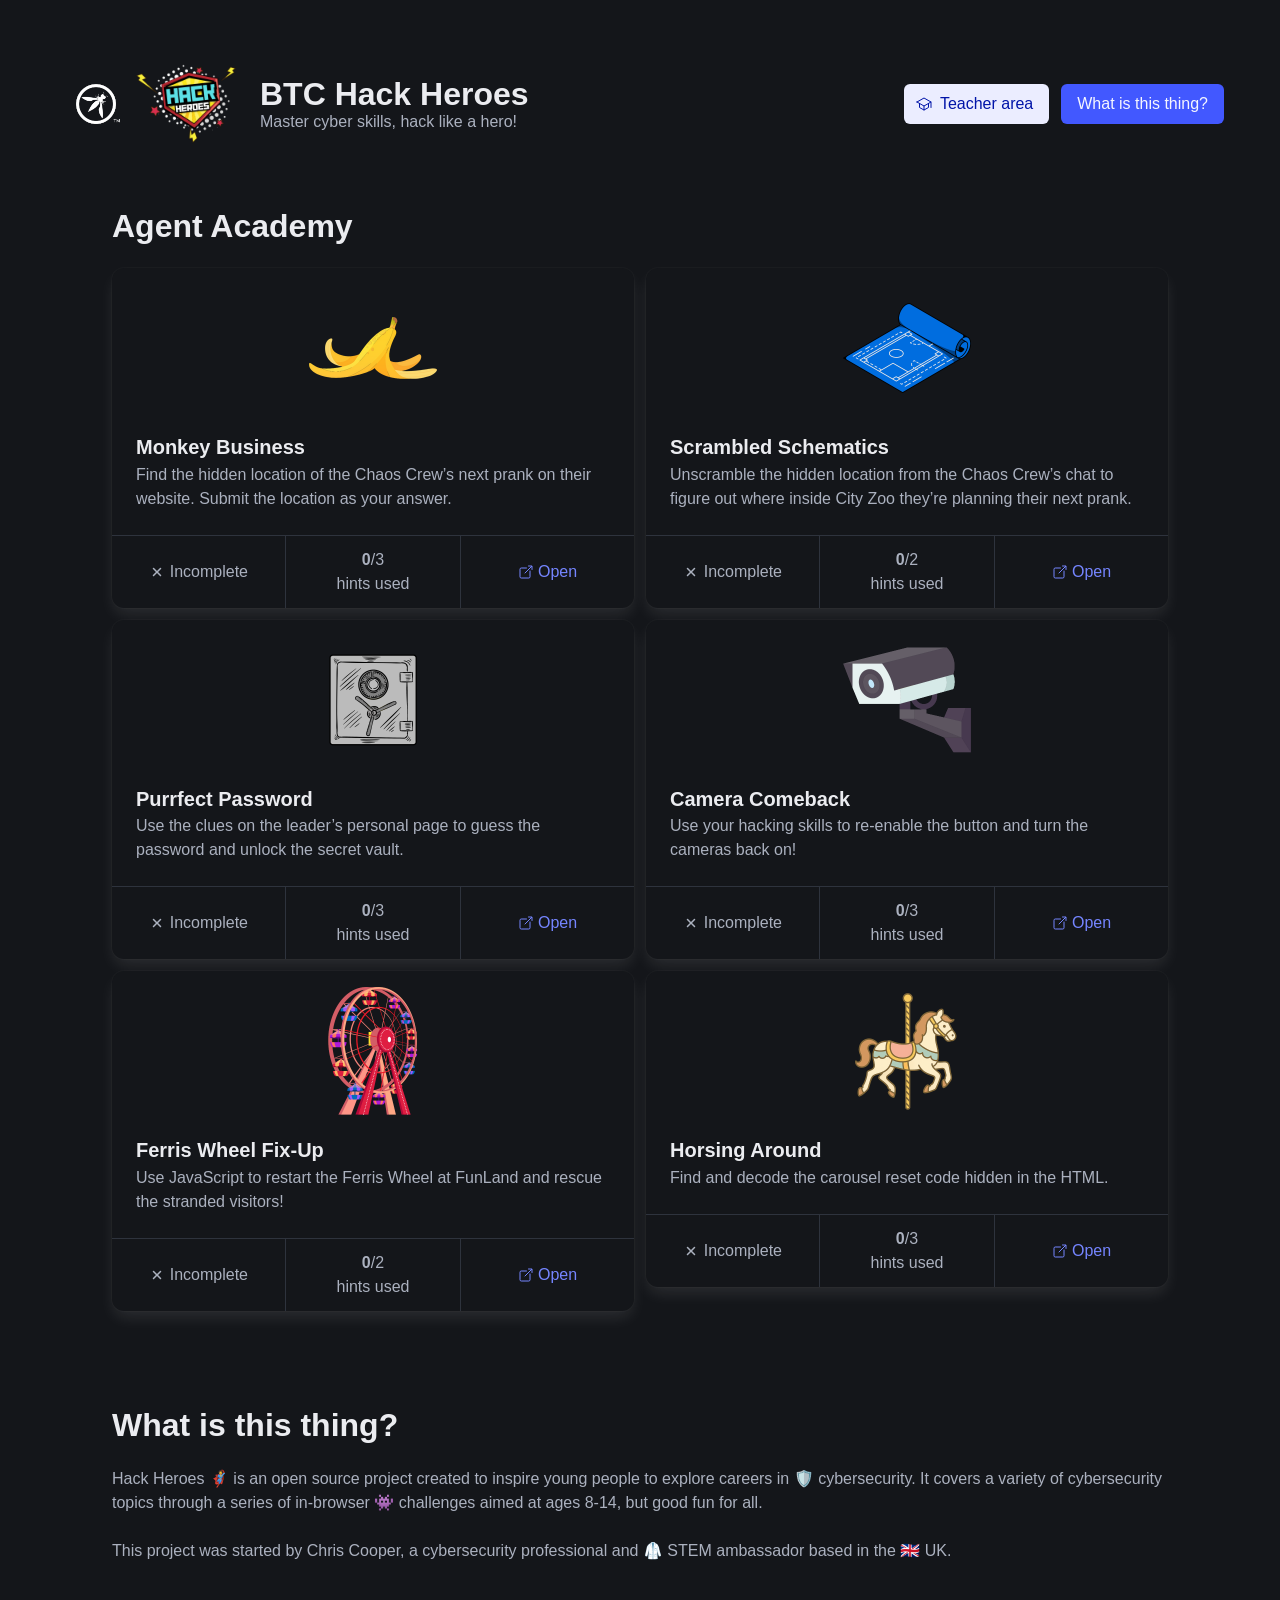
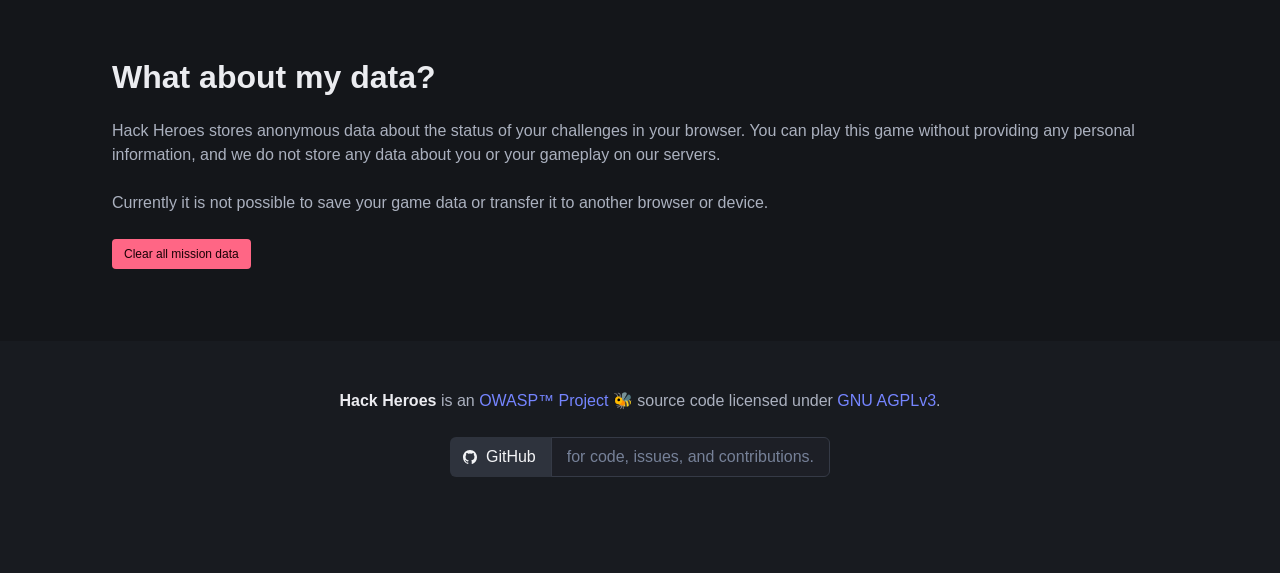
==== index.html @ cf43a04c "Add classroom layer + fully self-hosted Docker stack Adds a teacher/student classroom layer on top o" ====
<!--
  Project: Hack Heroes
  File: index.html
  Description: Project homepage and challenge list
  Author: Chris Cooper
  License: GNU AGPLv3
  -----------------------------------------------------------
  This file is part of the Hack Heroes project, an 
  open-source educational initiative to teach cybersecurity 
  to young learners.
-->
<html data-theme="dark">
<head>
    <meta charset="utf-8">
    <meta name="viewport" content="width=device-width, initial-scale=1">
    <title>Hack Heroes</title>

    <!-- Alpine cloak - hides elements until Alpine has loaded -->
    <style>[x-cloak] { display: none !important; }</style>

    <!-- Stylesheets - Bulma + customisations -->
    <link rel="stylesheet" href="assets/vendor/css/bulma.min.css">
    <link rel="stylesheet" href="assets/css/main.css">

    <!-- Alpine.js -->
    <script defer src="assets/vendor/js/alpine.min.js"></script>
</head>
<!--
  Body
  ====
  
  Properties (x-data)
  ------------------------------

  challenges (Object)
  - Description: To contain a list of all challenges and their properties.

  stageMap (Onject)
  - Description: Object mapping stage IDs to names for display

  x-init
  ------
  Loads a list of challenges, and then gets details for each one.
-->
<body
  x-data="{
    challenges:{},
    classSession:null,
    stageMap:{
      'academy':'Agent Academy'
    }
  }"
  x-init="
    // Detect an active class session (set when a student joins via join.html)
    classSession = (window.ClassroomSync) ? ClassroomSync.getSession() : null;
    // Gets a list of all challenges and stages
    challengesObj = await xaLoadJSON('config/challenges.json');
    // In class mode, narrow the list to the challenges assigned to this class.
    var challengeIds = challengesObj.challenges;
    if (classSession) {
      try {
        var assignedIds = await ClassroomSync.getAssignments(classSession.classId);
        if (assignedIds && assignedIds.length) {
          challengeIds = challengeIds.filter(id => assignedIds.includes(id));
        }
      } catch (e) { console.warn('Could not load assignments:', e); }
    }
    // Creates a key for each stage so we can sort challenges by stage
    for (var stage of challengesObj.stages) {
      challenges[stage] = [];
      console.log(challenges);
    }
    // Loop through each challenge ID
    for (var challengeId of challengeIds) {
      // Get challenge data from JSON 
      challengeData = await xaLoadJSON('challenges/'+challengeId+'/'+challengeId+'.json');
      // Prepare to get data from localStorage
      challengeStore = new StorageHandler(challengeId);
      // Get state info for the current challenge
      answer = challengeStore.getAnswer();
      hintsRead = challengeStore.getHintsRead();
      // Add state info to challenge object
      challengeData.numHintsRead = hintsRead.length; // Number of hints read
      challengeData.numHints = Object.keys(challengeData.hints).length; // Total hints available
      // Check if the answer is correct
      xaCompareAnswer(challengeData,answer).then((result) => {
        // Add answer status to challenge object
        challengeData.answerState = result ? 'Complete' : 'Incomplete';
        // Add challenge data to the overall collection 
        challenges[challengeData.stage].push(challengeData);
      });
    }">   

    <section class="hero">
      <div class="hero-body pb-0">
        <nav class="level is-flex is-align-items-center py-4 px-2">
          <div class="is-flex is-align-items-center" style="gap:0rem">
            <img src="assets/images/owasp.png"  class="logo">
            <img src="assets/images/hackheroes.png" class="logo">
          </div>

          <div class="ml-3">
            <h1 class="title is-3 mb-0">BTC Hack Heroes</h1>
            <p class="subtitle is-6 mb-0">Master cyber skills, hack like a hero!</p>
          </div>

          <div class="ml-auto buttons">
            <a class="button is-link is-light" href="teacher.html">
              <span class="icon"><ion-icon name="school-outline"></ion-icon></span>
              <span>Teacher area</span>
            </a>
            <a class="button is-link" href="#what">What is this thing?</a>
          </div>
        </nav>
      </div>
    </section>
    
    <section class="section pt-3 pb-0" x-show="classSession" x-cloak>
      <div class="notification is-info has-text-centered">
        🎒 Playing as <strong x-text="classSession?.nickname"></strong>
        in <strong x-text="classSession?.className"></strong>.
        &nbsp;<a class="is-underlined" @click.prevent="ClassroomSync.clearSession(); location.reload();">Leave class</a>
      </div>
    </section>

    <div class="container">
        <template x-for="stage,key in challenges">
        
        <section class="section">
        <h1 class="title" x-text="stageMap[key]"></h1>
        <div class="grid is-col-min-15">
          <template x-for="challenge in stage">
            <div class="cell">
              <div class="card">
                <div class="card-image pt-4 pl-4 pr-4">
                  <figure class="image is-128x128 mx-auto">
                    <img
                      :src="'challenges/'+challenge.id+'/icon.png'"
                    />
                  </figure>
                </div>
                <div class="card-content">
                  <div class="content mb-0">
                    <h5 x-text="challenge.name" class="title is-5 mb-1"></h5>
                  </div>
                  <div class="content mt-0 two-line-truncate" x-text="challenge.objective">
                  </div>
                </div>
                <footer class="card-footer">
                  <div class="card-footer-item" :class="challenge.answerState==='Complete' ? 'has-text-success' : ''">
                    <ion-icon name="close" x-show="challenge.answerState==='Incomplete'"></ion-icon> 
                    <ion-icon name="checkmark" x-show="challenge.answerState==='Complete'"></ion-icon> 
                    &nbsp;<span x-text="challenge.answerState"></span>
                  </div>
                  <div class="card-footer-item"><div class="block has-text-centered"><b x-text="challenge.numHintsRead">0</b>/<span x-text="challenge.numHints"></span><br>hints used</div></div>
                  <a :href="'challenge.html?id='+challenge.id" class="card-footer-item"><ion-icon name="open-outline"></ion-icon> &nbsp;Open</a>
                </footer>
              </div>
            </div>
          </template>
        </div>
      </section>

      </template>
      <section class="section" id="what"> 
        <h1 class="title">What is this thing?</h1>
        <p class="block">Hack Heroes 🦸 is an open source project created to inspire young people to explore careers in 🛡️ cybersecurity. It covers a variety of cybersecurity topics through a series of in-browser 👾 challenges aimed at ages 8-14, but good fun for all.</p>
        <p class="block">This project was started by Chris Cooper, a cybersecurity professional and 🥼 STEM ambassador based in the 🇬🇧 UK.</p>

      </section>
      <section class="section" x-data="{showDeleteDataPrompt:false}">
        <h1 class="title">What about my data?</h1>
        <p class="block">Hack Heroes stores anonymous data about the status of your challenges in your browser. You can play this game without providing any personal information, and we do not store any data about you or your gameplay on our servers.</p>
        <p class="block">Currently it is not possible to save your game data or transfer it to another browser or device.</p>
        <p class="block">
          <button class="button is-danger is-small" 
            @click="showDeleteDataPrompt=true"
            :class="showDeleteDataPrompt ? 'is-loading' : ''"
            >
            Clear all mission data
          </button>
        </p>
        <div class="message is-danger" x-show="showDeleteDataPrompt">
          <div class="message-body">
            This action will erase all mission progress and hints read on this device / in this browser. The challenges will be reset as if you are a brand new user. Are you sure you want to clear all mission data?
            <div class="buttons has-addons"></div>
              <button class="button is-danger" @click="
                this.store = new StorageHandler();
                // Get initial state
                this.store.clearAllData();
                location.reload();
              ">
                Yes
              </button>
              <button class="button" @click="showDeleteDataPrompt=false">No</button>
            </div>
          </div>
        </div>
      </section>
      
    </div>

    <footer class="footer">
      <div class="content has-text-centered">
        <p>
          <strong>Hack Heroes</strong> is an <a href="https://owasp.org/www-project-hack-heroes/">OWASP™ Project</a> 🐝
          source code licensed under 
          <a href="LICENSE.txt">GNU AGPLv3</a>.
        </p>
      </div>
      <div class="content has-text-centered">
        <div class="buttons has-addons is-centered">
            <a class="button is-dark" href="https://github.com/itscooper/hackheroes">
              <span class="icon is-small">
                <ion-icon name="logo-github"></ion-icon>
              </span>
              <span>GitHub</span>
            </a>
            <button class="button is-static">
              <span>for code, issues, and contributions.</span>
            </button>
        </div>
      </div>
    </footer>

  <script type="module" src="assets/vendor/ionicons/ionicons.esm.js"></script>
  <script nomodule src="assets/vendor/ionicons/ionicons.js"></script>
  <script src="assets/js/core/StorageHandler.js"></script>
  <script src="assets/js/core/functions.js"></script>
  <!-- Classroom layer (optional; inert unless Supabase is configured and a class session is active) -->
  <script src="assets/vendor/js/supabase.min.js"></script>
  <script src="assets/js/core/SupabaseClient.js"></script>
  <script src="assets/js/core/ClassroomSync.js"></script>
</body>
</html>
---- assets/css/main.css ----
/*
  Project: Hack Heroes
  File: main.css
  Description: Style overrides / customisation on top of Bulma
  Author: Chris Cooper
  License: GNU AGPLv3
  -----------------------------------------------------------
  This CSS file is part of the Hack Heroes project. 
*/

:root {
    /* Fixes issue where icons in input boxes show as dark-on-dark */
    --bulma-input-icon-hover-color: #FFF !important;
    --bulma-input-icon-focus-color: #FFF !important;
}

.browser-panel {
    /* The browser panel has a bulma-light theme running inside parent page's dark theme */
    /* These tweaks fix issues where dark theme seems to be inherited */
    background-color: #FFF;
    .panel-heading {
        background-color: rgb(0, 209, 178);
    }
    --bulma-strong-color: rgb(64, 70, 84);
    --bulma-panel-block-color: rgb(64, 70, 84);
}

/* Adjusts gadget panel heading and tab font sizes */
p.panel-heading {
    --bulma-panel-heading-size: 0.9em;
}
p.panel-tabs {
    --bulma-panel-tabs-font-size:0.8em;
}

/* default to white icons */
.control ion-icon {
    color: #FFF;
}

.loader-wrapper {
    /* Style for a loading screen overlay */
    top: 0;
    left: 0;
    height: 100px;
    width: 100%;
    display: flex;
    justify-content: center;
    align-items: center;
    border-radius: 6px;
    z-index: -100;
    overflow: hidden;
    .loader {
      height: 80px;
      width: 80px;
      overflow: hidden;
    }
}

.display-block {
    /* Simple helper class to change display mode to block */
    display: block !important;
}

.no-bottom-margin {
    /* Needs replacing in HTML with Bulma's mb-0 helper class */
    margin-bottom: 0 !important;
}

.gadget-panel-block {
    /* Ensures that the browser and gadgets get a vertical scroll if they overflow */
    overflow-y: auto;
}

.darkScroll {
    /* Customises scroll bar for Bulma dark theme */
    scrollbar-color: rgb(105, 116, 140) #14161a;
}

.two-line-truncate {
    /* Only show two lines of text - used on cards when listing challemges */
    display: -webkit-box;
    -webkit-line-clamp: 2; /* Limits to 2 lines */
    -webkit-box-orient: vertical;
    overflow: hidden;
    text-overflow: ellipsis;
  }

.copyable {
    /* Helper so text in the element is selectable with 1 click */
    user-select: all;
}

.uppercase {
    /* Uppercase helper */
    text-transform: uppercase;
}

.jsConsoleOutput {
    /* Style for the JS console output */
    font-family: monospace;
    overflow-y: auto;
    white-space: pre-wrap;
    overflow-wrap: break-word;
}

.logo{
  height:5rem;      /* identical height, automatic width */
  width:auto;
}

/* Text-based "BTC" badge logo (stands in for an image logo) */
.btc-logo{
  height:5rem;            /* match .logo height */
  width:5rem;
  display:inline-flex;
  align-items:center;
  justify-content:center;
  border-radius:14px;
  background:linear-gradient(135deg, rgb(0, 209, 178) 0%, rgb(0, 150, 199) 100%);
  color:#fff;
  font-weight:800;
  font-size:1.6rem;
  letter-spacing:0.04em;
  font-family:system-ui, -apple-system, "Segoe UI", Roboto, sans-serif;
  box-shadow:0 4px 14px rgba(0, 209, 178, 0.35);
  user-select:none;
}
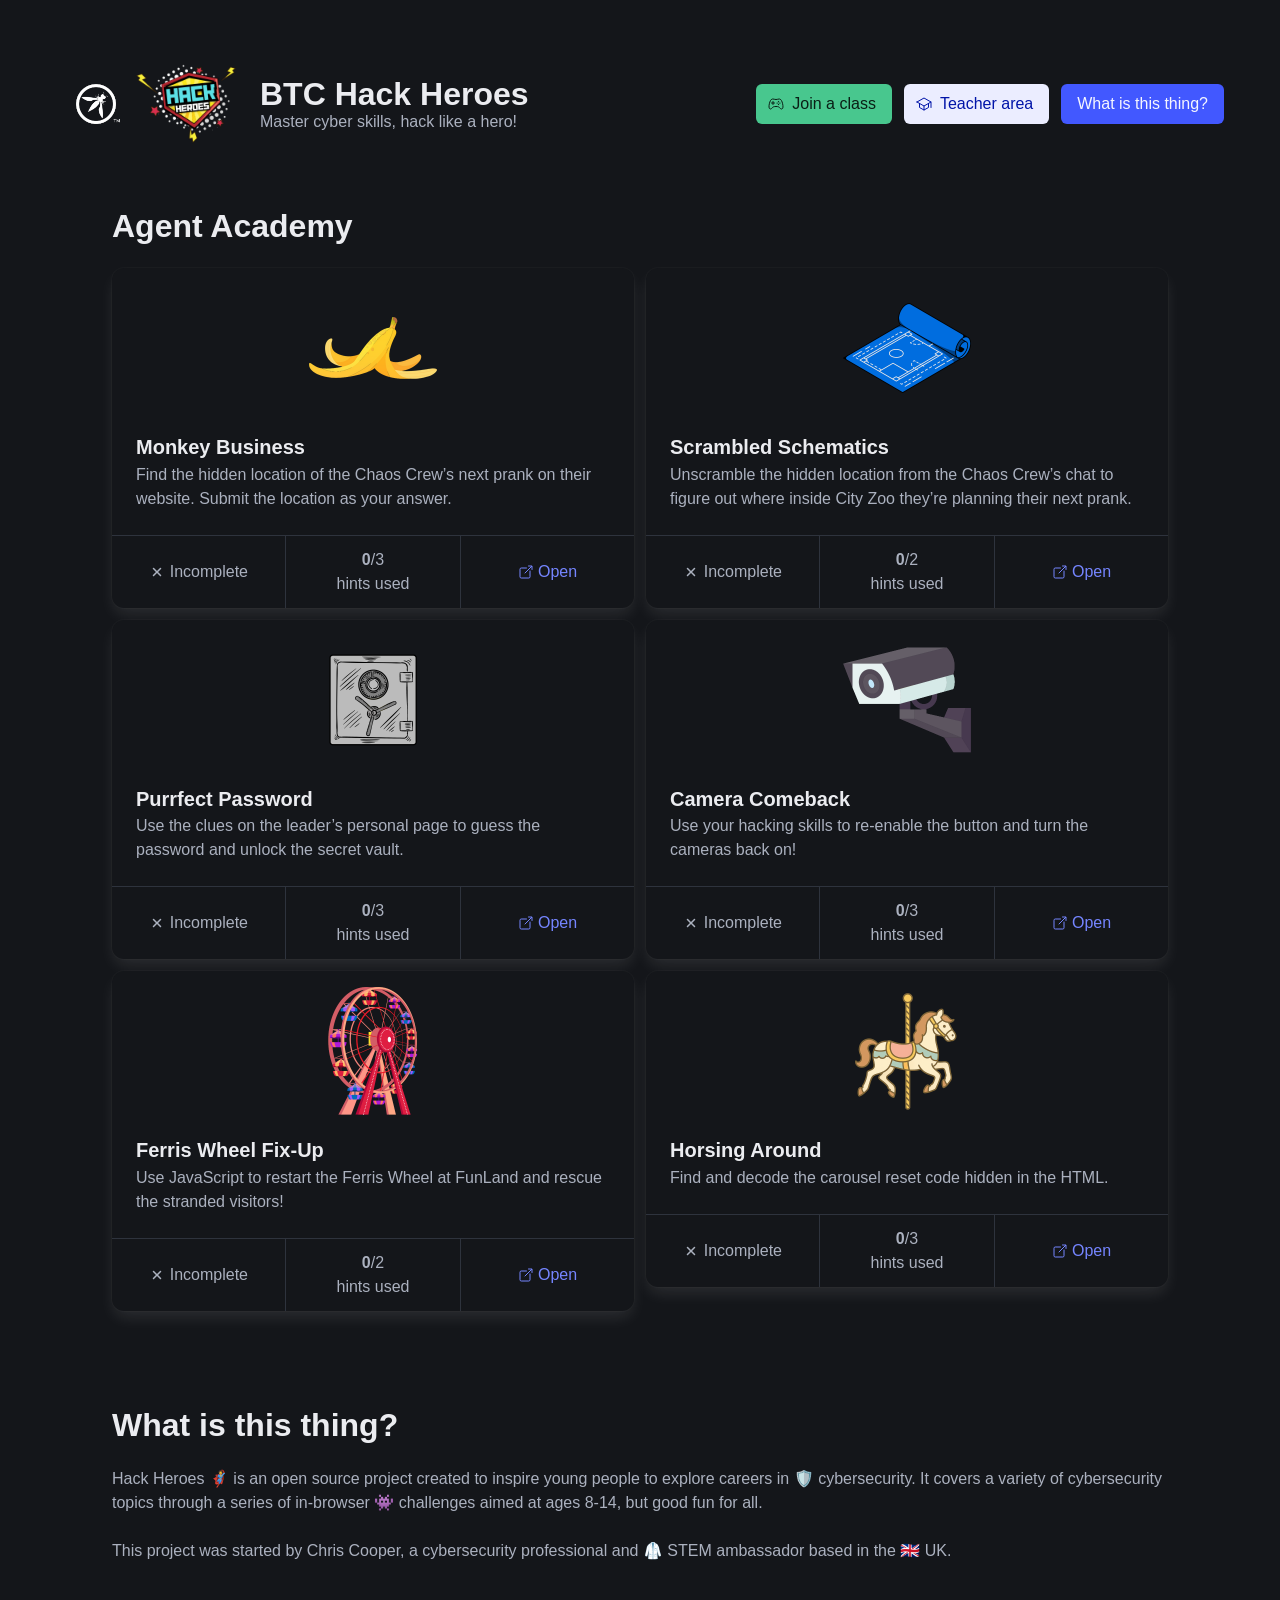
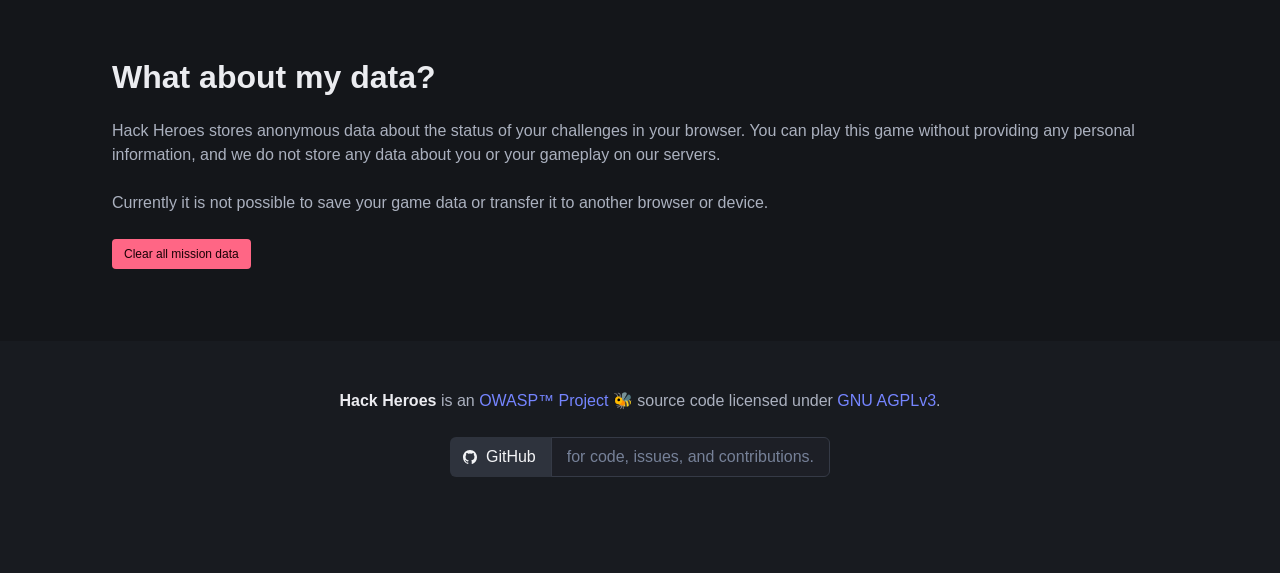
==== commit 0cbaf30b: "Add student 'join with code' buttons to login + home pages Students had no obvious entry point — joi" ====
--- a/index.html
+++ b/index.html
@@ -105,6 +105,11 @@
           </div>
 
           <div class="ml-auto buttons">
+            <!-- Student: join a class with a code. Hidden once already in a class. -->
+            <a class="button is-success" href="join.html" x-show="!classSession" x-cloak>
+              <span class="icon"><ion-icon name="game-controller-outline"></ion-icon></span>
+              <span>Join a class</span>
+            </a>
             <a class="button is-link is-light" href="teacher.html">
               <span class="icon"><ion-icon name="school-outline"></ion-icon></span>
               <span>Teacher area</span>
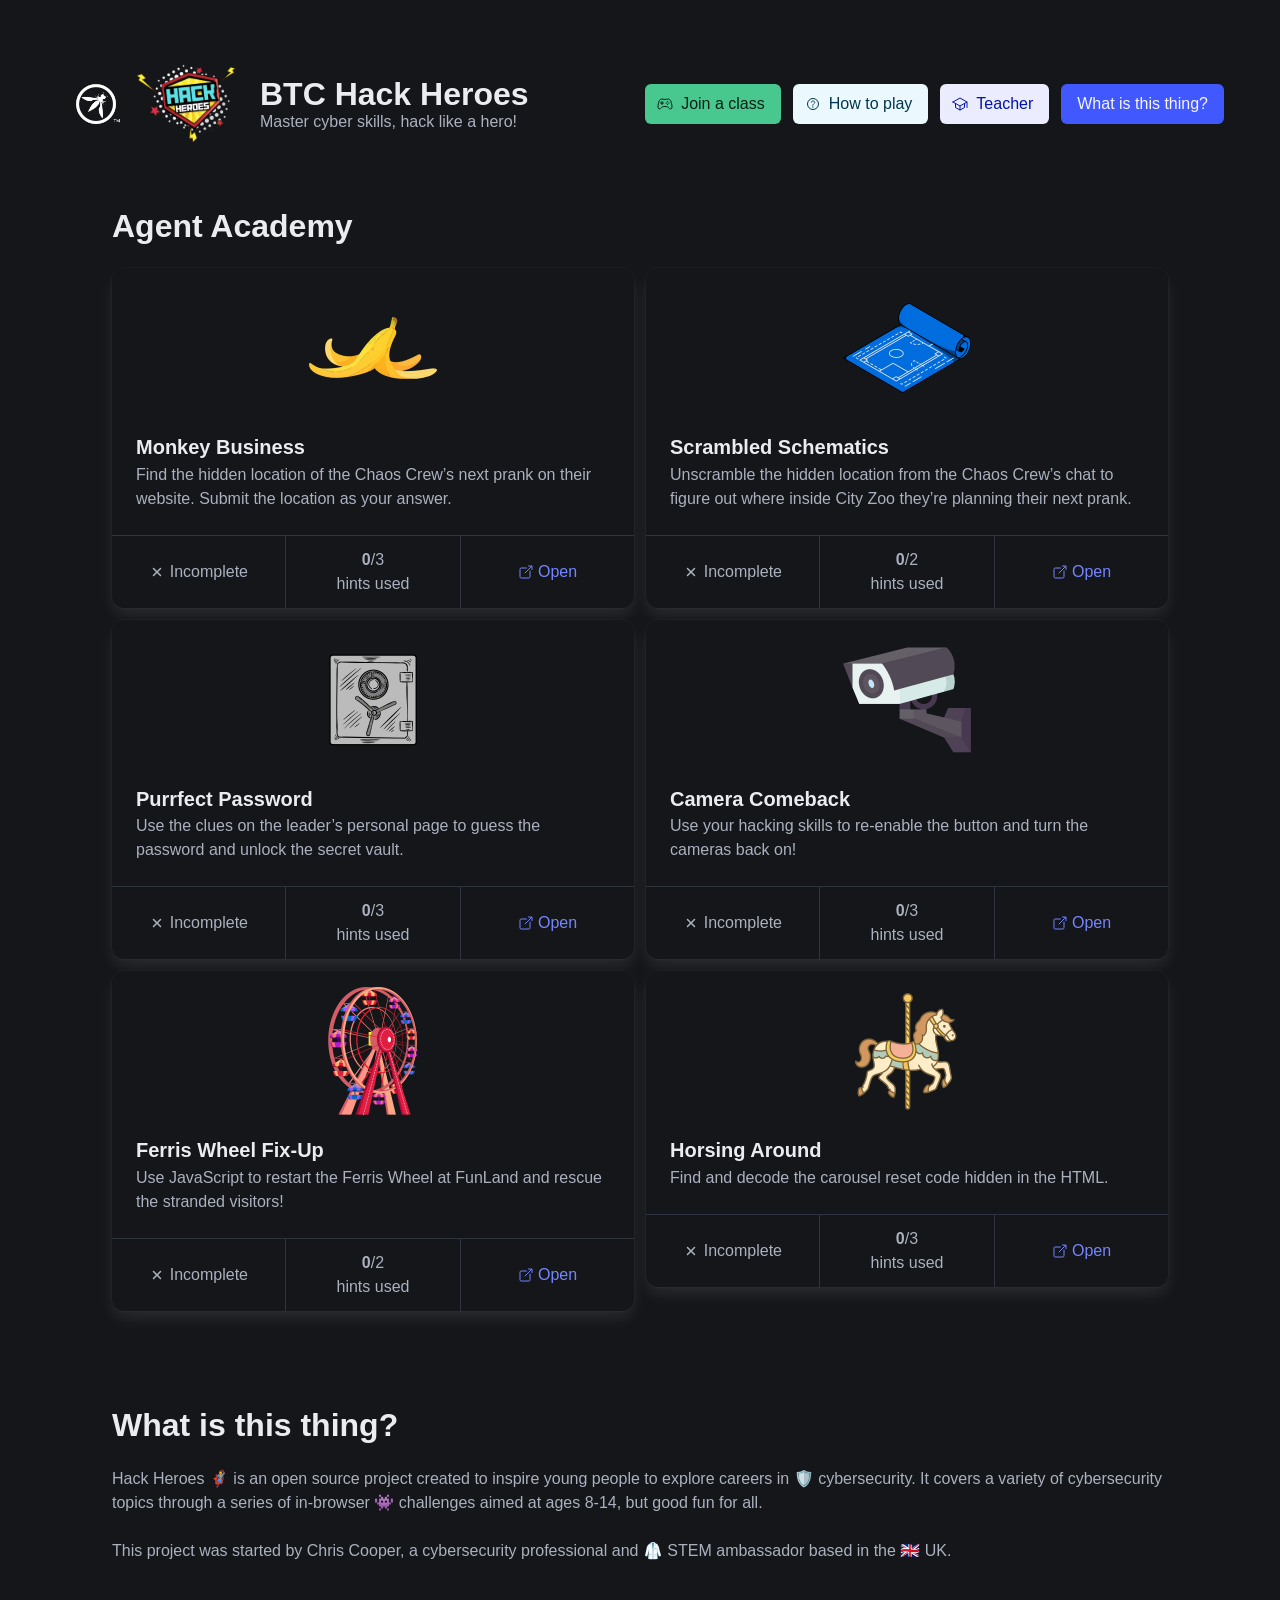
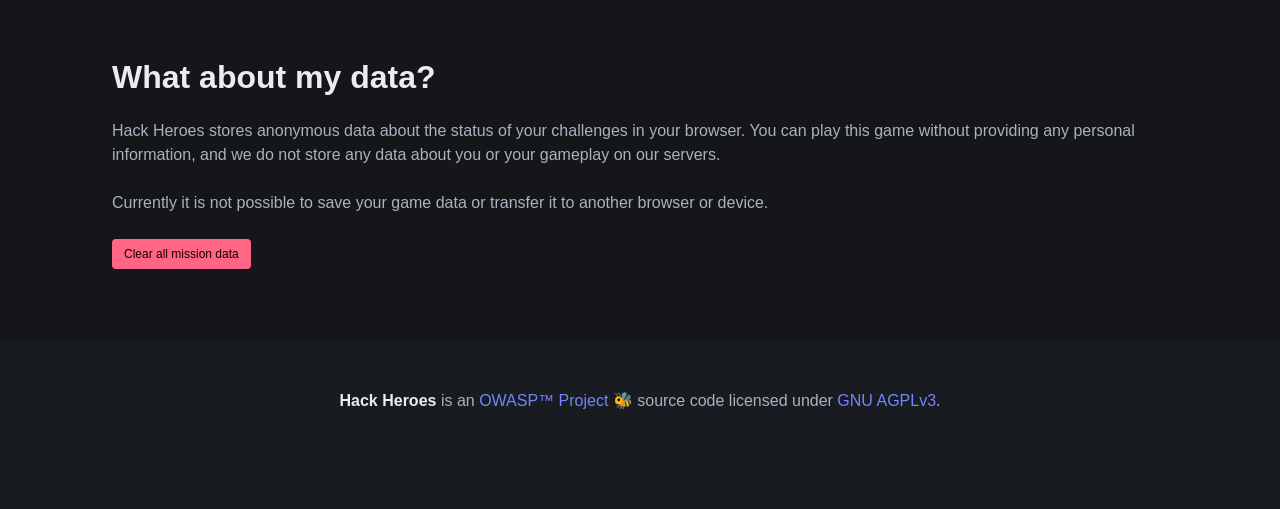
==== commit b1d8bce9: "Add How to Play manual + homepage link; reword 'Teacher area' -> 'Teacher'; drop footer GitHub link " ====
--- a/index.html
+++ b/index.html
@@ -110,9 +110,13 @@
               <span class="icon"><ion-icon name="game-controller-outline"></ion-icon></span>
               <span>Join a class</span>
             </a>
+            <a class="button is-info is-light" href="how-to-play.html">
+              <span class="icon"><ion-icon name="help-circle-outline"></ion-icon></span>
+              <span>How to play</span>
+            </a>
             <a class="button is-link is-light" href="teacher.html">
               <span class="icon"><ion-icon name="school-outline"></ion-icon></span>
-              <span>Teacher area</span>
+              <span>Teacher</span>
             </a>
             <a class="button is-link" href="#what">What is this thing?</a>
           </div>
@@ -213,19 +217,6 @@
           <a href="LICENSE.txt">GNU AGPLv3</a>.
         </p>
       </div>
-      <div class="content has-text-centered">
-        <div class="buttons has-addons is-centered">
-            <a class="button is-dark" href="https://github.com/itscooper/hackheroes">
-              <span class="icon is-small">
-                <ion-icon name="logo-github"></ion-icon>
-              </span>
-              <span>GitHub</span>
-            </a>
-            <button class="button is-static">
-              <span>for code, issues, and contributions.</span>
-            </button>
-        </div>
-      </div>
     </footer>
 
   <script type="module" src="assets/vendor/ionicons/ionicons.esm.js"></script>
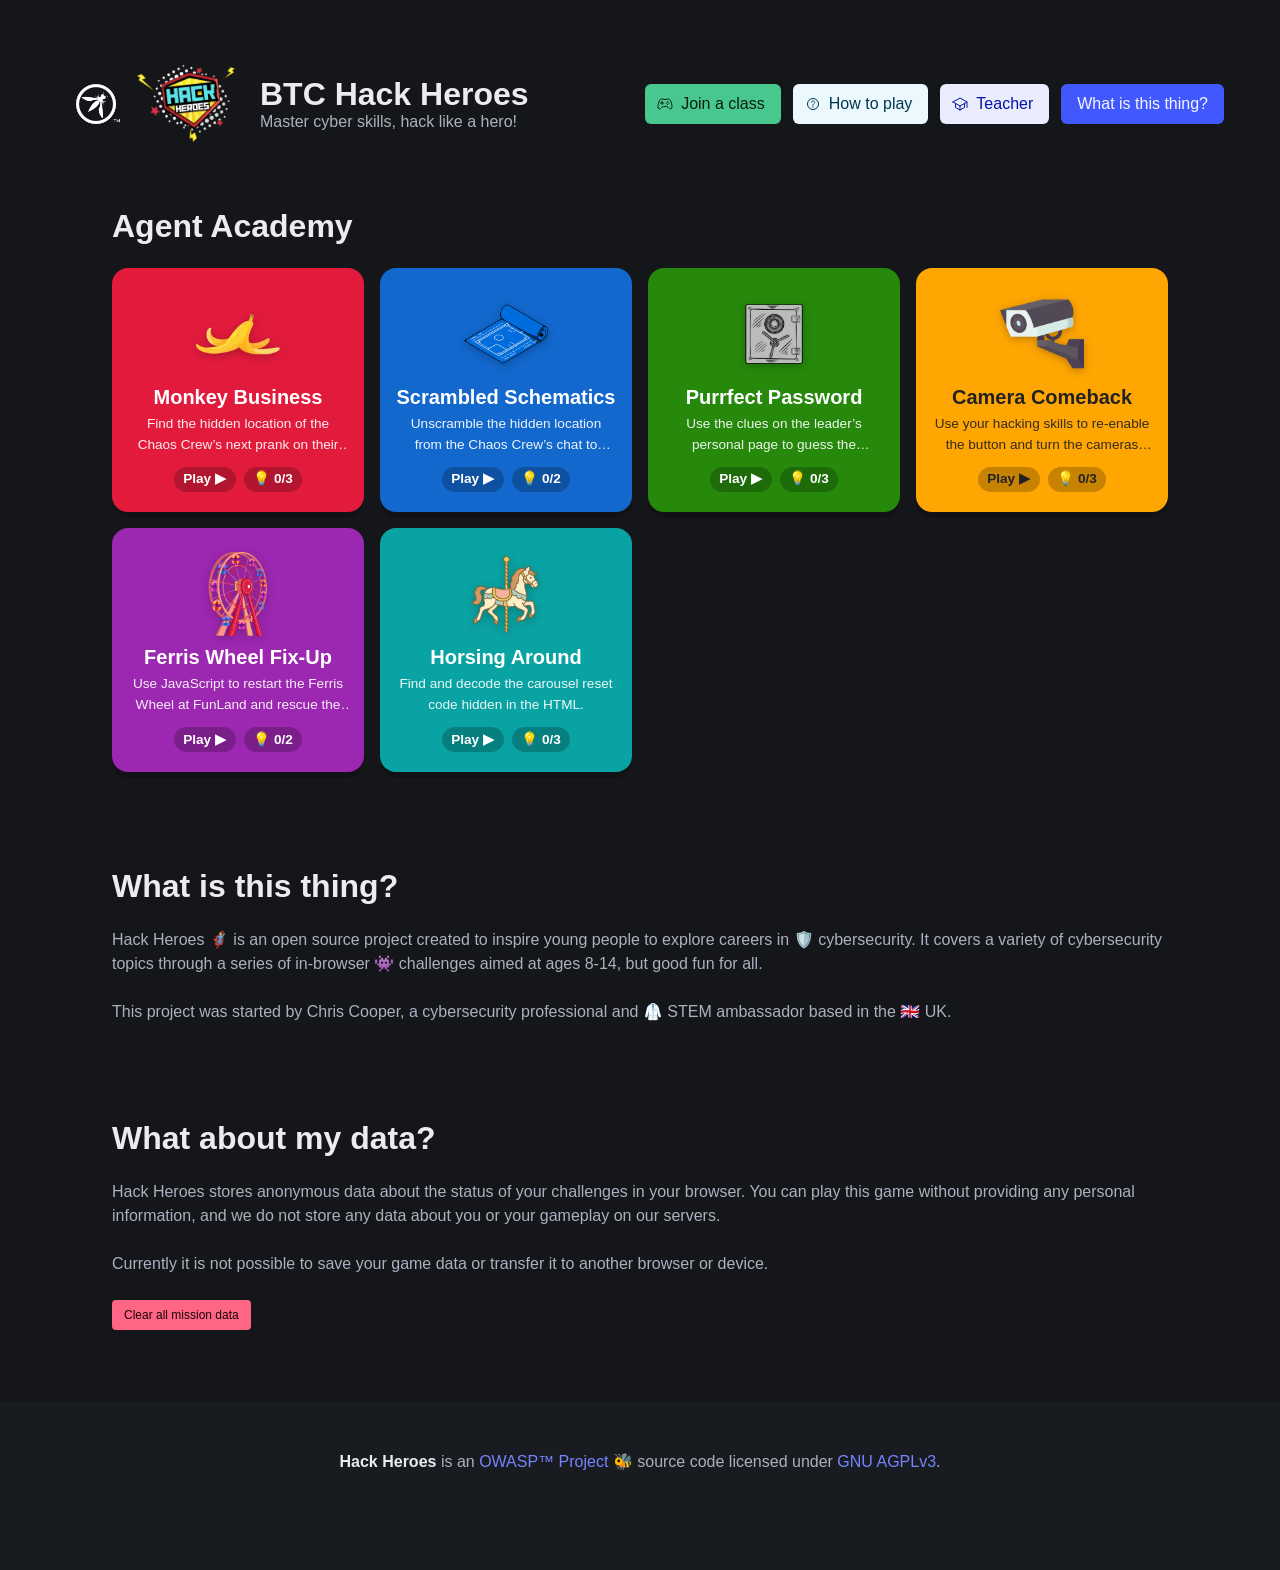
==== commit 75e9d3d8: "Kahoot makeover (tiles + podium) + teacher winner prize Prize:   - classes.prize column (added via A" ====
--- a/index.html
+++ b/index.html
@@ -21,6 +21,36 @@
     <!-- Stylesheets - Bulma + customisations -->
     <link rel="stylesheet" href="assets/vendor/css/bulma.min.css">
     <link rel="stylesheet" href="assets/css/main.css">
+
+    <!-- Kahoot-style challenge tiles -->
+    <style>
+      .kahoot-grid {
+        display:grid; gap:1rem;
+        grid-template-columns:repeat(auto-fill, minmax(15rem, 1fr));
+      }
+      .kahoot-tile {
+        display:flex; flex-direction:column; align-items:center; text-align:center;
+        border:none; border-radius:1rem; color:#fff; cursor:pointer;
+        padding:1.5rem 1rem 1.25rem; min-height:14rem;
+        box-shadow:0 6px 0 rgba(0,0,0,.18); transition:transform .12s ease, box-shadow .12s ease;
+        position:relative; text-decoration:none;
+      }
+      .kahoot-tile:hover { transform:translateY(-4px); box-shadow:0 10px 0 rgba(0,0,0,.18); color:#fff; }
+      .kahoot-tile:active { transform:translateY(2px); box-shadow:0 3px 0 rgba(0,0,0,.18); }
+      .kahoot-tile img { width:84px; height:84px; object-fit:contain;
+                         filter:drop-shadow(0 2px 4px rgba(0,0,0,.25)); margin-bottom:.6rem; }
+      .kahoot-title { font-size:1.25rem; font-weight:800; line-height:1.15; }
+      .kahoot-obj   { font-size:.85rem; opacity:.92; margin-top:.35rem;
+                      display:-webkit-box; -webkit-line-clamp:2; -webkit-box-orient:vertical; overflow:hidden; }
+      .kahoot-foot  { margin-top:auto; padding-top:.75rem; display:flex; gap:.5rem;
+                      align-items:center; font-weight:700; font-size:.85rem; }
+      .kahoot-c0{background:#e21b3c;} .kahoot-c1{background:#1368ce;}
+      .kahoot-c2{background:#26890c;} .kahoot-c3{background:#ffa602;color:#222;}
+      .kahoot-c4{background:#9c27b0;} .kahoot-c5{background:#0aa3a3;}
+      .kahoot-c3 .kahoot-foot, .kahoot-c3:hover { color:#222; }
+      .kahoot-done { position:absolute; top:.6rem; right:.7rem; font-size:1.5rem; }
+      .kahoot-badge { background:rgba(0,0,0,.22); border-radius:9999px; padding:.15rem .6rem; }
+    </style>
 
     <!-- Alpine.js -->
     <script defer src="assets/vendor/js/alpine.min.js"></script>
@@ -137,35 +167,22 @@
         
         <section class="section">
         <h1 class="title" x-text="stageMap[key]"></h1>
-        <div class="grid is-col-min-15">
-          <template x-for="challenge in stage">
-            <div class="cell">
-              <div class="card">
-                <div class="card-image pt-4 pl-4 pr-4">
-                  <figure class="image is-128x128 mx-auto">
-                    <img
-                      :src="'challenges/'+challenge.id+'/icon.png'"
-                    />
-                  </figure>
-                </div>
-                <div class="card-content">
-                  <div class="content mb-0">
-                    <h5 x-text="challenge.name" class="title is-5 mb-1"></h5>
-                  </div>
-                  <div class="content mt-0 two-line-truncate" x-text="challenge.objective">
-                  </div>
-                </div>
-                <footer class="card-footer">
-                  <div class="card-footer-item" :class="challenge.answerState==='Complete' ? 'has-text-success' : ''">
-                    <ion-icon name="close" x-show="challenge.answerState==='Incomplete'"></ion-icon> 
-                    <ion-icon name="checkmark" x-show="challenge.answerState==='Complete'"></ion-icon> 
-                    &nbsp;<span x-text="challenge.answerState"></span>
-                  </div>
-                  <div class="card-footer-item"><div class="block has-text-centered"><b x-text="challenge.numHintsRead">0</b>/<span x-text="challenge.numHints"></span><br>hints used</div></div>
-                  <a :href="'challenge.html?id='+challenge.id" class="card-footer-item"><ion-icon name="open-outline"></ion-icon> &nbsp;Open</a>
-                </footer>
+        <div class="kahoot-grid">
+          <template x-for="(challenge, ci) in stage" :key="challenge.id">
+            <a class="kahoot-tile" :class="'kahoot-c'+(ci % 6)"
+               :href="'challenge.html?id='+challenge.id">
+              <span class="kahoot-done" x-show="challenge.answerState==='Complete'">✅</span>
+              <img :src="'challenges/'+challenge.id+'/icon.png'" :alt="challenge.name">
+              <div class="kahoot-title" x-text="challenge.name"></div>
+              <div class="kahoot-obj" x-text="challenge.objective"></div>
+              <div class="kahoot-foot">
+                <span class="kahoot-badge"
+                      x-text="challenge.answerState==='Complete' ? 'Complete' : 'Play ▶'"></span>
+                <span class="kahoot-badge">
+                  💡 <span x-text="challenge.numHintsRead">0</span>/<span x-text="challenge.numHints"></span>
+                </span>
               </div>
-            </div>
+            </a>
           </template>
         </div>
       </section>
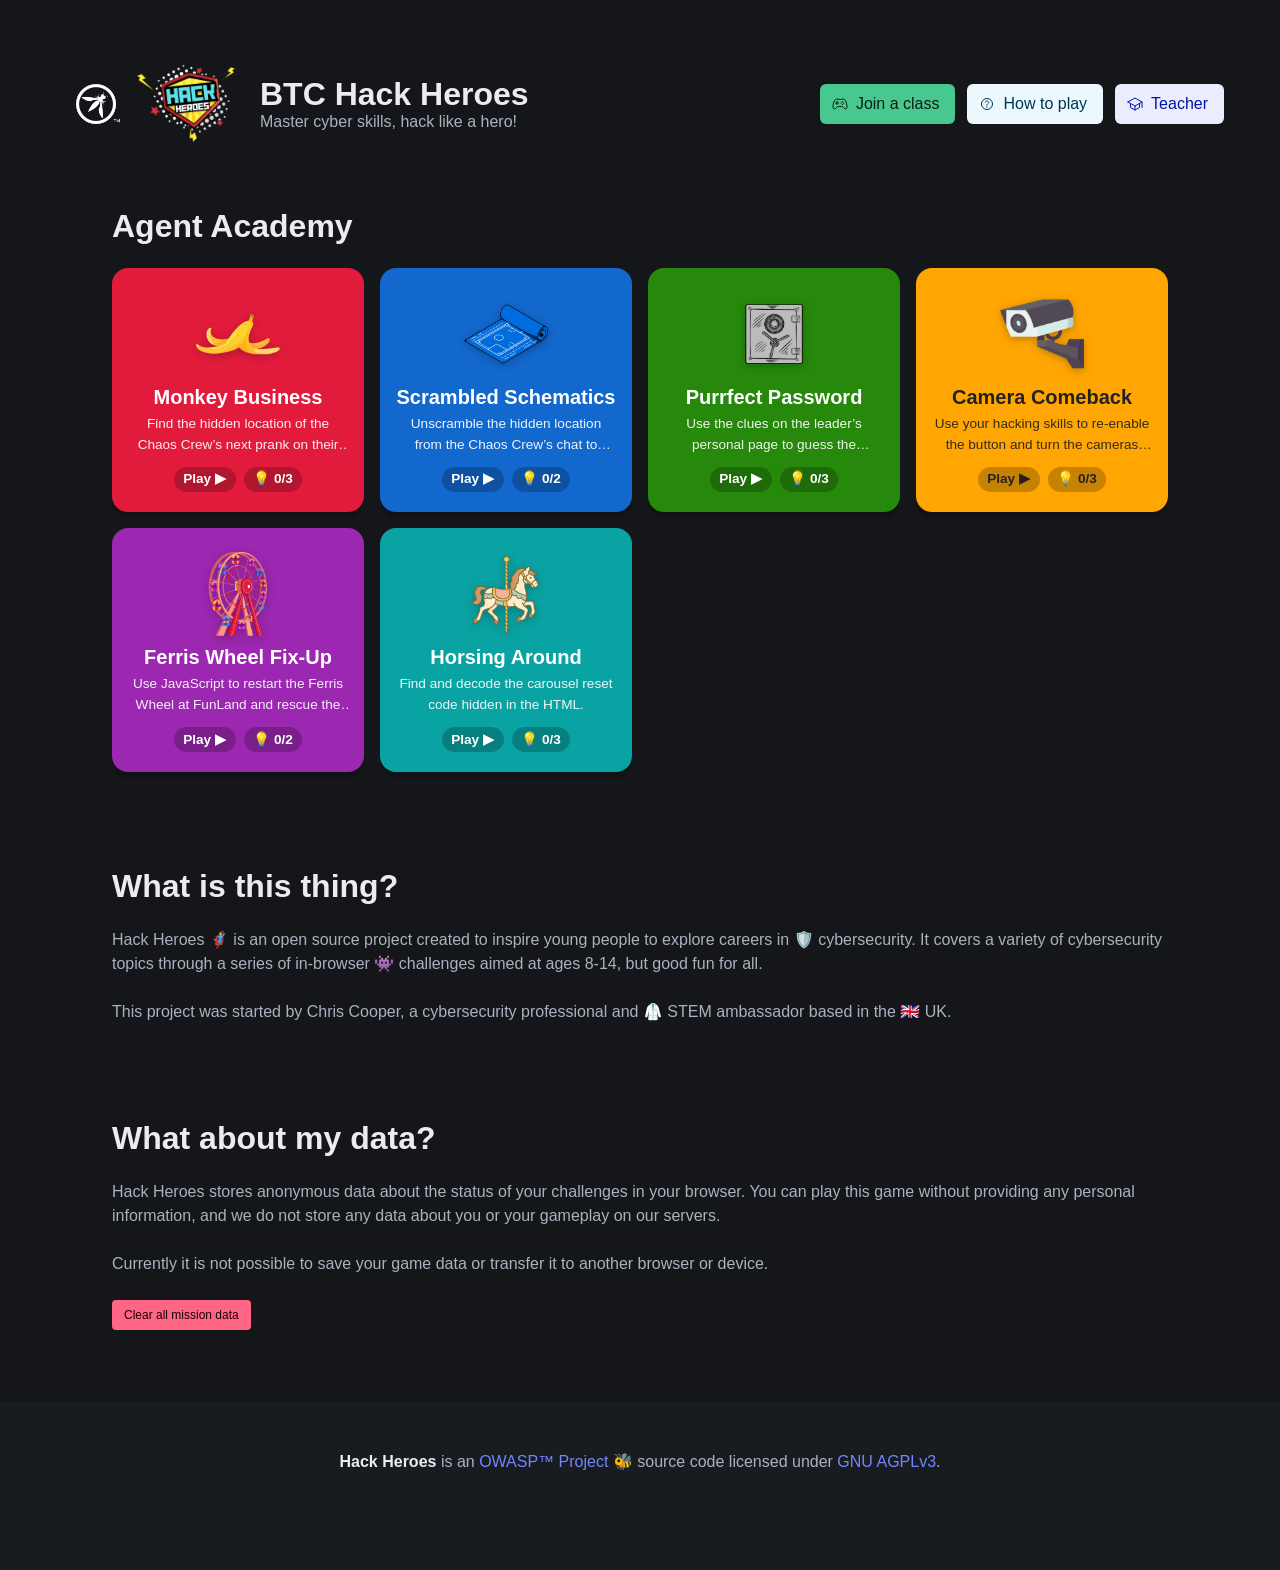
==== commit b3d7edf5: "Secure the winner prize, add teacher 'kick student', fun 404, tidy topbar Security: the winner prize" ====
--- a/index.html
+++ b/index.html
@@ -148,7 +148,6 @@
               <span class="icon"><ion-icon name="school-outline"></ion-icon></span>
               <span>Teacher</span>
             </a>
-            <a class="button is-link" href="#what">What is this thing?</a>
           </div>
         </nav>
       </div>
@@ -156,7 +155,7 @@
     
     <section class="section pt-3 pb-0" x-show="classSession" x-cloak>
       <div class="notification is-info has-text-centered">
-        🎒 Playing as <strong x-text="classSession?.nickname"></strong>
+        🎒 Playing as <span x-text="classSession?.avatar"></span> <strong x-text="classSession?.nickname"></strong>
         in <strong x-text="classSession?.className"></strong>.
         &nbsp;<a class="is-underlined" @click.prevent="ClassroomSync.clearSession(); location.reload();">Leave class</a>
       </div>
